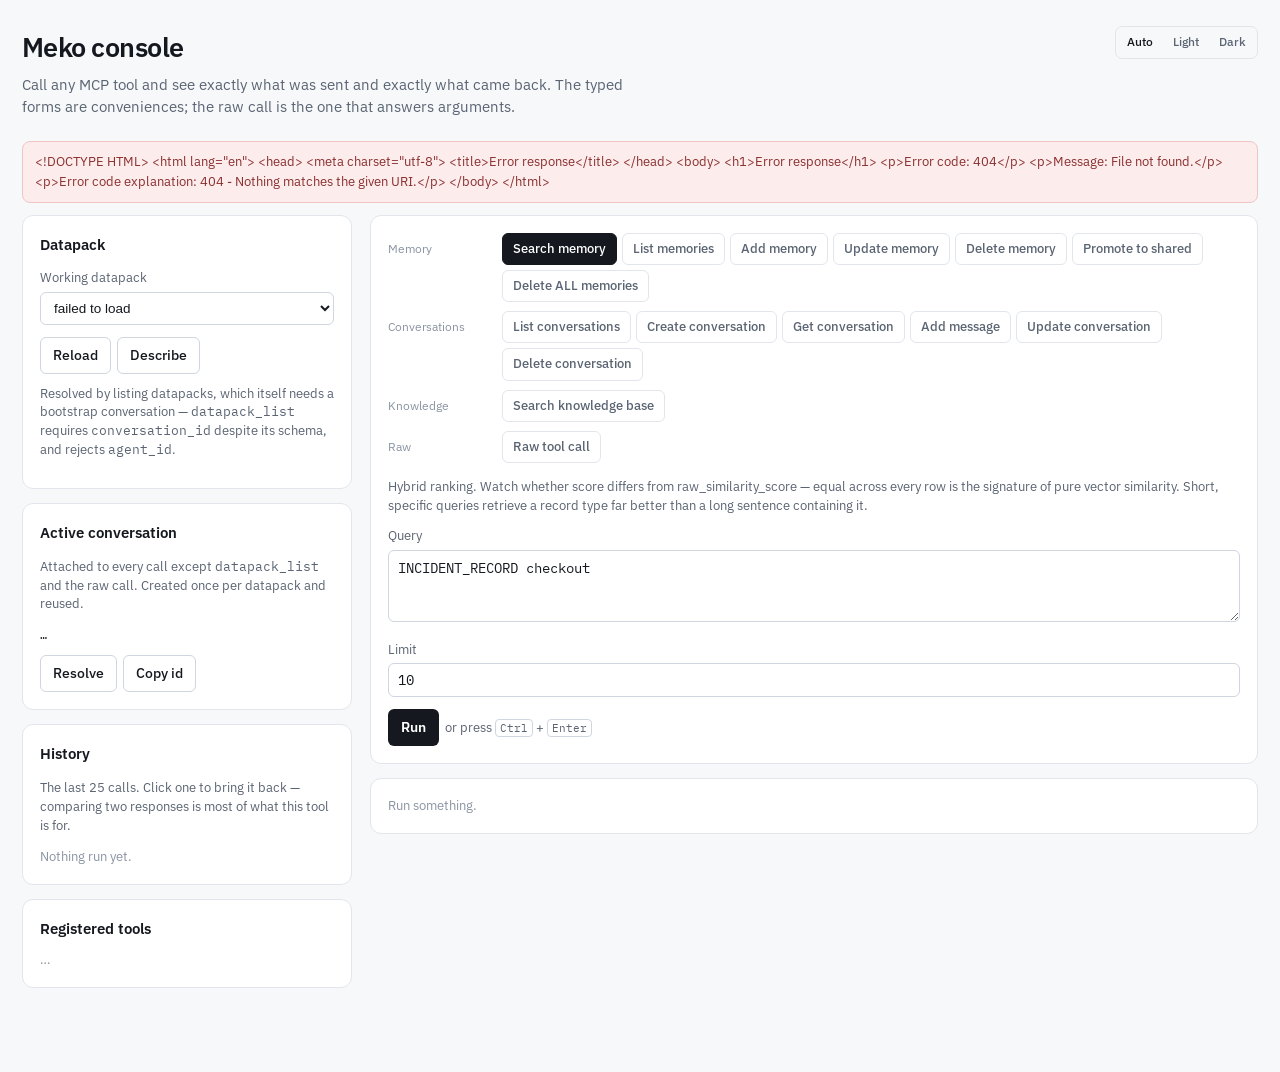
==== meko-console/src/main/resources/static/index.html @ f9a52dae "Initial commit" ====
<!doctype html>
<html lang="en">
<head>
<meta charset="utf-8">
<meta name="viewport" content="width=device-width,initial-scale=1">
<title>Meko console</title>
<link rel="preconnect" href="https://fonts.googleapis.com">
<link rel="preconnect" href="https://fonts.gstatic.com" crossorigin>
<link rel="stylesheet" href="https://fonts.googleapis.com/css2?family=IBM+Plex+Mono:wght@400;500;600&family=IBM+Plex+Sans:wght@400;500;600;700&display=swap">
<style>
  /* An instrument, not a product. Every screen shows what was sent and what came back,
     because the questions this tool exists to answer are all of that shape. */
  :root{
    --ground:#f7f8fa; --surface:#fff; --raised:#fff; --ink:#15191f; --muted:#5a6472;
    --faint:#8a94a2; --line:#e2e6ec; --line-strong:#cfd6df;
    --ok:#0e6e3f; --ok-bg:#e8f5ee; --ok-line:#b8dfc9;
    --bad:#8a2f2f; --bad-bg:#fdecec; --bad-line:#f0c4c4;
    --warn:#8a5100; --warn-bg:#fdf3e2; --warn-line:#ecd6ae;
    --focus:#2b6cb0;
    --sans:"IBM Plex Sans",ui-sans-serif,system-ui,-apple-system,sans-serif;
    --mono:"IBM Plex Mono",ui-monospace,SFMono-Regular,Menlo,monospace;
    color-scheme:light;
  }
  :root[data-theme="dark"]{
    --ground:#0f1318; --surface:#161b22; --raised:#1b212a; --ink:#e4e9f0; --muted:#8a96a6;
    --faint:#6b7787; --line:#262d36; --line-strong:#333c48;
    --ok:#4fc98a; --ok-bg:#11291f; --ok-line:#1f4a35;
    --bad:#e08585; --bad-bg:#2a1616; --bad-line:#4a2424;
    --warn:#e0a356; --warn-bg:#2a2014; --warn-line:#4a3a1f;
    --focus:#6ba3e0; color-scheme:dark;
  }
  @media (prefers-color-scheme:dark){:root:not([data-theme="light"]){
    --ground:#0f1318; --surface:#161b22; --raised:#1b212a; --ink:#e4e9f0; --muted:#8a96a6;
    --faint:#6b7787; --line:#262d36; --line-strong:#333c48;
    --ok:#4fc98a; --ok-bg:#11291f; --ok-line:#1f4a35;
    --bad:#e08585; --bad-bg:#2a1616; --bad-line:#4a2424;
    --warn:#e0a356; --warn-bg:#2a2014; --warn-line:#4a3a1f;
    --focus:#6ba3e0; color-scheme:dark;}}

  *{box-sizing:border-box}
  body{margin:0;background:var(--ground);color:var(--ink);font:15px/1.55 var(--sans);
       -webkit-font-smoothing:antialiased}
  .mono,pre,code,input,textarea,.fig{font-family:var(--mono);font-variant-numeric:tabular-nums}
  :focus-visible{outline:2px solid var(--focus);outline-offset:2px;border-radius:4px}

  .wrap{max-width:1280px;margin:0 auto;padding:26px 22px 70px}
  header{display:flex;justify-content:space-between;align-items:flex-start;gap:20px;margin-bottom:22px}
  h1{font-size:27px;margin:0 0 6px;letter-spacing:-.02em;font-weight:600}
  .lede{color:var(--muted);margin:0;max-width:70ch;font-size:14.5px}

  .grid{display:grid;grid-template-columns:330px 1fr;gap:18px;align-items:start}
  .card{background:var(--surface);border:1px solid var(--line);border-radius:11px;padding:17px;
        margin-bottom:14px}
  .card h2{margin:0 0 10px;font-size:15px;font-weight:600}
  label{display:block;font-size:12.5px;color:var(--muted);margin:12px 0 4px}
  input,textarea,select{width:100%;padding:7px 9px;border:1px solid var(--line-strong);
        border-radius:6px;font-size:13.5px;background:var(--raised);color:var(--ink)}
  textarea{min-height:72px;resize:vertical;line-height:1.5}
  button{border:1px solid transparent;border-radius:6px;padding:7px 12px;font:inherit;
         font-size:13.5px;font-weight:500;cursor:pointer;background:none;color:var(--ink)}
  .primary{background:var(--ink);color:var(--surface);font-weight:600}
  .secondary{background:var(--raised);border-color:var(--line-strong)}
  .secondary:hover{border-color:var(--muted)}
  .danger{background:var(--bad-bg);border-color:var(--bad-line);color:var(--bad)}
  .btnrow{display:flex;flex-wrap:wrap;gap:6px;margin-top:12px}

  /* Groups STACK; buttons wrap within their own column.
     .ops was left as a flex row from the flat-button layout, which made each group a flex item
     — so Knowledge and Raw shared a line, and a wrapped button fell back under the label
     instead of lining up with the row above it. A two-column grid per group fixes both: the
     label owns its column, the buttons own theirs and wrap inside it. */
  .ops{display:grid;gap:9px;margin-bottom:14px}
  .op{border:1px solid var(--line);border-radius:6px;padding:5px 10px;font-size:13px;
      color:var(--muted);background:var(--raised)}
  .op[aria-pressed="true"]{background:var(--ink);color:var(--surface);border-color:var(--ink);
      font-weight:500}

  table{width:100%;border-collapse:collapse;font-size:13px;margin-top:8px}
  th,td{text-align:left;padding:7px 9px;border-bottom:1px solid var(--line);vertical-align:top}
  th{color:var(--muted);font-weight:500;font-size:12px}
  td.num{text-align:right;font-family:var(--mono)}
  tr:last-child td{border-bottom:0}

  pre{font-family:var(--mono);font-size:11.5px;line-height:1.55;white-space:pre-wrap;
      word-break:break-word;background:var(--ground);border:1px solid var(--line);
      border-radius:8px;padding:11px;margin:0;max-height:560px;overflow:auto}
  .tag{display:inline-block;font-size:11.5px;font-weight:500;padding:2px 7px;border-radius:5px;
       background:var(--ground);color:var(--muted);border:1px solid var(--line)}
  .tag.ok{background:var(--ok-bg);color:var(--ok);border-color:var(--ok-line)}
  .tag.bad{background:var(--bad-bg);color:var(--bad);border-color:var(--bad-line)}
  .tag.warn{background:var(--warn-bg);color:var(--warn);border-color:var(--warn-line)}
  .note{font-size:12.5px;color:var(--muted);line-height:1.5}
  .empty{color:var(--faint);font-size:13px;margin:0}
  .banner{border-radius:8px;padding:10px 12px;font-size:13px;margin-bottom:12px;
          border:1px solid var(--line);background:var(--ground);color:var(--muted)}
  .banner.ok{background:var(--ok-bg);color:var(--ok);border-color:var(--ok-line)}
  .banner.bad{background:var(--bad-bg);color:var(--bad);border-color:var(--bad-line)}
  .themer{display:flex;gap:2px;border:1px solid var(--line);border-radius:7px;padding:2px;flex:none}
  .themer button{padding:3px 8px;font-size:12px;color:var(--muted);border-radius:5px}
  .themer button[aria-pressed="true"]{background:var(--ground);color:var(--ink);font-weight:500}
  /* Operations grouped by family. Fifteen flat buttons wrapping over two rows gave no clue
     which ones belonged together, and the list only grows. */
  .opgroup{display:grid;grid-template-columns:104px 1fr;gap:10px;align-items:start}
  .opgrouplabel{font-size:11.5px;color:var(--faint);padding-top:7px}
  .opbuttons{display:flex;flex-wrap:wrap;gap:5px;min-width:0}
  @media(max-width:700px){
    .opgroup{grid-template-columns:1fr;gap:4px}
    .opgrouplabel{padding-top:0}
  }

  .views{display:flex;align-items:center;gap:5px;margin:4px 0 8px}

  .histrow{display:flex;gap:8px;align-items:flex-start;width:100%;text-align:left;padding:7px 8px;
           border:1px solid transparent;border-radius:6px;background:none;font:inherit;
           font-size:13px;cursor:pointer}
  .histrow:hover{background:var(--ground);border-color:var(--line)}

  .mini{font-size:11px;padding:2px 7px;border:1px solid var(--line-strong);border-radius:5px;
        background:var(--raised);color:var(--muted)}
  .mini:hover{color:var(--ink);border-color:var(--muted)}

  /* Payloads are long and the interesting part is often at the end. Scroll in place rather
     than truncating at an arbitrary character count. */
  .payload{max-height:88px;overflow:auto;white-space:pre-wrap;word-break:break-word;
           font-size:12.5px;line-height:1.45}

  kbd{font-family:var(--mono);font-size:11px;border:1px solid var(--line-strong);border-radius:4px;
      padding:1px 4px;background:var(--raised)}

  .toast{position:fixed;left:50%;transform:translateX(-50%);bottom:22px;z-index:10;
         background:var(--ink);color:var(--surface);padding:8px 14px;border-radius:7px;
         font-size:13px;box-shadow:0 2px 12px rgba(0,0,0,.2)}

  pre{max-height:none}
  .split{display:grid;grid-template-columns:1fr 1fr;gap:12px}
  @media(max-width:980px){.grid,.split{grid-template-columns:1fr}}
</style>
</head>
<body>
<div id="toast" class="toast" style="display:none"></div>
<div class="wrap">
  <header>
    <div>
      <h1>Meko console</h1>
      <p class="lede">Call any MCP tool and see exactly what was sent and exactly what came back.
        The typed forms are conveniences; the raw call is the one that answers arguments.</p>
    </div>
    <div class="themer" role="group" aria-label="Theme">
      <button id="th-auto" aria-pressed="true" onclick="setTheme('auto')">Auto</button>
      <button id="th-light" aria-pressed="false" onclick="setTheme('light')">Light</button>
      <button id="th-dark" aria-pressed="false" onclick="setTheme('dark')">Dark</button>
    </div>
  </header>

  <div id="status" class="banner">Connecting&hellip;</div>

  <div class="grid">
    <aside>
      <div class="card">
        <h2>Datapack</h2>
        <label for="datapack">Working datapack</label>
        <select id="datapack"><option value="">Loading&hellip;</option></select>
        <div class="btnrow">
          <button class="secondary" onclick="loadDatapacks()">Reload</button>
          <button class="secondary" onclick="describe()">Describe</button>
        </div>
        <p class="note" style="margin-top:10px">Resolved by listing datapacks, which itself needs a
          bootstrap conversation &mdash; <code>datapack_list</code> requires
          <code>conversation_id</code> despite its schema, and rejects <code>agent_id</code>.</p>
      </div>

      <div class="card">
        <h2>Active conversation</h2>
        <p class="note">Attached to every call except <code>datapack_list</code> and the raw call.
          Created once per datapack and reused.</p>
        <div id="activeConv" class="mono" style="font-size:11.5px;margin-top:8px;word-break:break-all">
          &hellip;</div>
        <div class="btnrow">
          <button class="secondary" onclick="loadActiveConversation()">Resolve</button>
          <button class="secondary" onclick="copyActive()">Copy id</button>
        </div>
      </div>

      <div class="card">
        <h2>History</h2>
        <p class="note">The last 25 calls. Click one to bring it back &mdash; comparing two
          responses is most of what this tool is for.</p>
        <div id="history" style="margin-top:8px"><p class="empty">Nothing run yet.</p></div>
      </div>

      <div class="card">
        <h2>Registered tools</h2>
        <div id="tools"><p class="empty">&hellip;</p></div>
      </div>
    </aside>

    <main>
      <div class="card">
        <div class="ops" id="ops"></div>
        <div id="form"></div>
      </div>

      <div class="card">
        <div id="result"><p class="empty">Run something.</p></div>
      </div>
    </main>
  </div>
</div>

<script>
const $ = id => document.getElementById(id);
const esc = s => String(s ?? '').replace(/[&<>"']/g, m =>
  ({'&':'&amp;','<':'&lt;','>':'&gt;','"':'&quot;',"'":'&#39;'}[m]));

function setTheme(mode) {
  if (mode === 'auto') document.documentElement.removeAttribute('data-theme');
  else document.documentElement.setAttribute('data-theme', mode);
  ['auto','light','dark'].forEach(m => $('th-' + m).setAttribute('aria-pressed', String(m === mode)));
  try { localStorage.setItem('meko-console-theme', mode); } catch (e) {}
}
(function () {
  let saved = 'auto';
  try { saved = localStorage.getItem('meko-console-theme') || 'auto'; } catch (e) {}
  document.addEventListener('DOMContentLoaded', () => setTheme(saved));
})();

const dp = () => $('datapack').value;

const OPS = {
  'memory.search': {
    label: 'Search memory',
    note: 'Hybrid ranking. Watch whether score differs from raw_similarity_score — equal across '
        + 'every row is the signature of pure vector similarity. Short, specific queries retrieve '
        + 'a record type far better than a long sentence containing it.',
    fields: [{ id: 'q', label: 'Query', type: 'textarea', value: 'INCIDENT_RECORD checkout' },
             { id: 'limit', label: 'Limit', type: 'number', value: 10 }],
    run: v => post('/api/meko/memory/search', { datapackId: dp(), query: v.q, limit: +v.limit })
  },
  'memory.all': {
    label: 'List memories',
    note: 'Exact enumeration, not ranking — the right primitive for "does this row exist". '
        + 'Accepts no page parameter; the first page is all you get over MCP.',
    fields: [{ id: 'promoted', label: 'Collection', type: 'select',
               options: [['false','mem0 (private)'], ['true','promoted (shared)']] }],
    run: v => get(`/api/meko/memory/all?datapackId=${encodeURIComponent(dp())}&promoted=${v.promoted}`)
  },
  'memory.add': {
    label: 'Add memory',
    note: 'Stored verbatim — mem0 does not distil it. Writing as another agent is how cross-agent '
        + 'recall is exercised: memory_search is scoped by datapack, not by agent.',
    fields: [{ id: 'text', label: 'Text', type: 'textarea',
               value: 'INCIDENT_RECORD; id=INC-0001; service=checkout; signature=example' },
             { id: 'asAgent', label: 'Write as agent (blank = this console)', type: 'text', value: '' }],
    run: v => post('/api/meko/memory/add', { datapackId: dp(), text: v.text, asAgent: v.asAgent })
  },
  'memory.update': {
    label: 'Update memory',
    note: 'Overwrites the row in place. Use it to keep one record per identity instead of '
        + 'accumulating near-duplicates that crowd the retrieval window.',
    fields: [{ id: 'memoryId', label: 'Memory id', type: 'text', value: '' },
             { id: 'text', label: 'Replacement text', type: 'textarea', value: '' }],
    run: v => post('/api/meko/memory/update',
                   { datapackId: dp(), memoryId: v.memoryId, text: v.text })
  },
  'memory.delete': {
    label: 'Delete memory',
    note: 'Permanent.',
    danger: true,
    fields: [{ id: 'memoryId', label: 'Memory id', type: 'text', value: '' }],
    run: v => post('/api/meko/memory/delete', { datapackId: dp(), memoryId: v.memoryId })
  },
  'memory.promote': {
    label: 'Promote to shared',
    note: 'ONE WAY. Promotion moves rows out of this agent’s private store into the datapack '
        + 'knowledge base and evicts them from mem0. Requires owner or maintainer rights; a '
        + 'viewer key gets a 403.',
    danger: true,
    fields: [{ id: 'memoryIds', label: 'Memory ids (one per line)', type: 'textarea', value: '' }],
    run: v => post('/api/meko/memory/promote', {
      datapackId: dp(),
      memoryIds: v.memoryIds.split('\n').map(x => x.trim()).filter(Boolean)
    })
  },
  'memory.deleteAll': {
    label: 'Delete ALL memories',
    note: 'Wipes every memory in this datapack. No undo, and promoted rows are a separate '
        + 'collection so this does not touch them. You must retype the datapack id to confirm — '
        + 'a checkbox is too easy to click past for something with no recovery.',
    danger: true,
    fields: [{ id: 'confirm', label: 'Retype the datapack id to confirm', type: 'text', value: '' }],
    run: v => post('/api/meko/memory/delete-all',
                   { datapackId: dp(), confirmDatapackId: v.confirm })
  },
  'conversation.list': {
    label: 'List conversations',
    note: 'Most recently updated first. The only tool here where conversation_id is genuinely '
        + 'optional — omitted, the call gets its own ephemeral trace instead of being attributed '
        + 'to an unrelated conversation.',
    fields: [{ id: 'limit', label: 'Limit', type: 'number', value: 20 },
             { id: 'offset', label: 'Offset', type: 'number', value: 0 }],
    run: v => get(`/api/meko/conversations?datapackId=${encodeURIComponent(dp())}`
                  + `&limit=${+v.limit}&offset=${+v.offset}`)
  },
  'conversation.create': {
    label: 'Create conversation',
    note: 'session_id is a dedup key and is honoured — the same seed reconnects the same '
        + 'conversation rather than creating a duplicate. Non-hex seeds are normalised, so the '
        + 'id you get back may differ from the one you sent.',
    fields: [{ id: 'title', label: 'Title', type: 'text', value: 'Console conversation' },
             { id: 'sessionId', label: 'Session id (blank = new each time)', type: 'text', value: '' }],
    run: v => post('/api/meko/conversation/create',
                   { datapackId: dp(), title: v.title, sessionId: v.sessionId })
  },
  'conversation.get': {
    label: 'Get conversation',
    note: 'agent_id is an OWNERSHIP FILTER here, unlike on memory_search where it only attributes '
        + 'the trace. A conversation created by a different agent returns "not found", which '
        + 'looks exactly like it never existed. This console acts as the agent shown in the '
        + 'banner above.',
    fields: [{ id: 'conversationId', label: 'Conversation id', type: 'text', value: '' },
             { id: 'includeMessages', label: 'Messages', type: 'select',
               options: [['true','include full history'], ['false','metadata only']] },
             { id: 'limit', label: 'Message limit', type: 'number', value: 50 }],
    run: v => get(`/api/meko/conversation?datapackId=${encodeURIComponent(dp())}`
                  + `&conversationId=${encodeURIComponent(v.conversationId)}`
                  + `&includeMessages=${v.includeMessages}&limit=${+v.limit}`)
  },
  'conversation.message': {
    label: 'Add message',
    note: 'One turn: the user input and the assistant output. Note the argument shapes differ — '
        + 'plan is a real array (one action per line below) while metadata is a JSON string. '
        + 'A seed makes the message id deterministic, so a hook and this console writing the '
        + 'same turn deduplicate instead of doubling it.',
    fields: [{ id: 'conversationId', label: 'Conversation id', type: 'text', value: '' },
             { id: 'input', label: 'User input', type: 'textarea', value: '' },
             { id: 'output', label: 'Assistant output', type: 'textarea', value: '' },
             { id: 'reasoning', label: 'Reasoning (optional, 1–3 sentences)', type: 'textarea', value: '' },
             { id: 'plan', label: 'Plan (optional, one action per line)', type: 'textarea', value: '' },
             { id: 'seed', label: 'Seed (optional, for deterministic id)', type: 'text', value: '' }],
    run: v => post('/api/meko/conversation/message', {
      datapackId: dp(), conversationId: v.conversationId, input: v.input, output: v.output,
      reasoning: v.reasoning, plan: v.plan, seed: v.seed
    })
  },
  'conversation.update': {
    label: 'Update conversation',
    note: 'Omitted fields are kept; a field you pass replaces what was there. Ownership-filtered '
        + 'by agent_id, so this only updates conversations this console created.',
    fields: [{ id: 'conversationId', label: 'Conversation id', type: 'text', value: '' },
             { id: 'title', label: 'New title (blank = keep)', type: 'text', value: '' },
             { id: 'metadata', label: 'New metadata, JSON string (blank = keep)', type: 'textarea', value: '' }],
    run: v => post('/api/meko/conversation/update', {
      datapackId: dp(), conversationId: v.conversationId, title: v.title, metadata: v.metadata
    })
  },
  'conversation.delete': {
    label: 'Delete conversation',
    note: 'Hard delete of the conversation and every trace under it. No undo. Retype the id to '
        + 'confirm — this is the second call on the surface with no recovery.',
    danger: true,
    fields: [{ id: 'conversationId', label: 'Conversation id', type: 'text', value: '' },
             { id: 'confirm', label: 'Retype the conversation id to confirm', type: 'text', value: '' }],
    run: v => post('/api/meko/conversation/delete', {
      datapackId: dp(), conversationId: v.conversationId, confirmConversationId: v.confirm
    })
  },
  'knowledge.search': {
    label: 'Search knowledge base',
    note: 'Uploaded documents AND promoted memories, chunked. Returns match_type, rank and '
        + 'rerank_score — genuinely hybrid, and it says so.',
    fields: [{ id: 'q', label: 'Query', type: 'textarea',
               value: 'checkout payment provider timeout rollback' },
             { id: 'limit', label: 'Limit', type: 'number', value: 5 }],
    run: v => post('/api/meko/knowledge/search', { datapackId: dp(), query: v.q, limit: +v.limit })
  },
  'raw': {
    label: 'Raw tool call',
    note: 'Arguments are sent verbatim — nothing is added, not even conversation_id. This is how '
        + 'you find out what a tool actually accepts, which the schemas have been wrong about '
        + 'more than once. An unknown argument is rejected, never ignored.',
    fields: [{ id: 'tool', label: 'Tool', type: 'text', value: 'datapack_list' },
             { id: 'args', label: 'Arguments (JSON)', type: 'textarea', value: '{\n  "conversation_id": ""\n}' }],
    run: v => {
      let args;
      try { args = JSON.parse(v.args || '{}'); }
      catch (e) { return Promise.reject(new Error('Arguments are not valid JSON: ' + e.message)); }
      return post('/api/meko/raw', { tool: v.tool, arguments: args });
    }
  }
};

/* Groups are derived from the key prefix, so adding an operation needs no bookkeeping. */
const GROUPS = [
  ['Memory', k => k.startsWith('memory.')],
  ['Conversations', k => k.startsWith('conversation.')],
  ['Knowledge', k => k.startsWith('knowledge.')],
  ['Raw', k => k === 'raw']
];

let CURRENT = 'memory.search';
/* Field values survive switching operations. Retyping a datapack id or a long query every time
   you flip between list and delete is the kind of friction that stops you checking things. */
const FORM_STATE = {};
/* Last 25 calls. Comparing two responses is the whole activity here — score against raw,
   query A against query B, before a change against after — and without history that means
   screenshots. */
const HISTORY = [];
let VIEW = 'rows';

function renderOps() {
  $('ops').innerHTML = GROUPS.map(([name, match]) => {
    const keys = Object.keys(OPS).filter(match);
    if (!keys.length) return '';
    return `<div class="opgroup">
      <span class="opgrouplabel">${esc(name)}</span>
      <div class="opbuttons">
        ${keys.map(k => `<button class="op" aria-pressed="${k === CURRENT}"
          onclick="selectOp('${k}')">${esc(OPS[k].label)}</button>`).join('')}
      </div>
    </div>`;
  }).join('');
}

function selectOp(key) {
  CURRENT = key;
  renderOps();
  const op = OPS[key];
  const saved = FORM_STATE[key] || {};
  $('form').innerHTML = `
    <p class="note" style="margin:0 0 4px">${esc(op.note)}</p>
    ${op.fields.map(f => field(f, saved[f.id])).join('')}
    <div class="btnrow">
      <button class="${op.danger ? 'danger' : 'primary'}" onclick="runOp()">
        ${op.danger ? 'Run (destructive)' : 'Run'}</button>
      <span class="note" style="align-self:center">or press
        <kbd>${navigator.platform.indexOf('Mac') === 0 ? '⌘' : 'Ctrl'}</kbd> +
        <kbd>Enter</kbd></span>
    </div>`;
  op.fields.forEach(f => {
    const el = $('f-' + f.id);
    if (el) el.addEventListener('input', () => {
      FORM_STATE[key] = FORM_STATE[key] || {};
      FORM_STATE[key][f.id] = el.value;
    });
  });
}

function field(f, saved) {
  const id = 'f-' + f.id;
  const value = saved !== undefined ? saved : (f.value ?? '');
  if (f.type === 'textarea')
    return `<label for="${id}">${esc(f.label)}</label>
            <textarea id="${id}">${esc(value)}</textarea>`;
  if (f.type === 'select')
    return `<label for="${id}">${esc(f.label)}</label><select id="${id}">${
      f.options.map(([v, l]) =>
        `<option value="${esc(v)}"${String(v) === String(value) ? ' selected' : ''}>${esc(l)}</option>`
      ).join('')}</select>`;
  return `<label for="${id}">${esc(f.label)}</label>
          <input id="${id}" type="${f.type}" value="${esc(value)}">`;
}

async function runOp() {
  const op = OPS[CURRENT];
  if (op.danger && !confirm(op.label + ' is destructive or irreversible. Continue?')) return;
  const values = {};
  op.fields.forEach(f => values[f.id] = $('f-' + f.id).value);
  $('result').innerHTML = '<p class="empty">Running&hellip;</p>';
  try {
    const call = await op.run(values);
    remember(CURRENT, call);
    render(call);
  } catch (e) {
    $('result').innerHTML = `<div class="banner bad">${esc(e.message)}</div>`;
  }
}

function remember(opKey, call) {
  HISTORY.unshift({ at: new Date(), opKey, label: OPS[opKey].label, call });
  HISTORY.splice(25);
  renderHistory();
}

function renderHistory() {
  if (!HISTORY.length) {
    $('history').innerHTML = '<p class="empty">Nothing run yet.</p>';
    return;
  }
  $('history').innerHTML = HISTORY.map((h, i) => {
    const rows = (h.call.rows || []).length;
    return `<button class="histrow" onclick="replay(${i})">
      <span class="tag ${h.call.ok ? 'ok' : 'bad'}" style="flex:none">${h.call.ok ? 'ok' : 'err'}</span>
      <span style="flex:1;min-width:0">
        <span style="display:block">${esc(h.label)}</span>
        <span class="note" style="font-size:11px">${h.at.toLocaleTimeString()} &middot;
          ${rows} row(s) &middot; ${h.call.millis}ms</span>
      </span></button>`;
  }).join('');
}

function replay(i) {
  render(HISTORY[i].call, true);
}

/* Fill the id field of whichever operation is selected, so list -> act is one click.
   Reading an id off a table and retyping it into the next form was the main friction. */
function useId(id) {
  navigator.clipboard?.writeText(id);
  const op = OPS[CURRENT];
  const target = op.fields.find(f => /Id$/i.test(f.id) || f.id === 'confirm');
  if (target) {
    const el = $('f-' + target.id);
    if (el) {
      el.value = id;
      FORM_STATE[CURRENT] = FORM_STATE[CURRENT] || {};
      FORM_STATE[CURRENT][target.id] = id;
      el.focus();
      return;
    }
  }
  setBanner('Copied ' + id + ' to the clipboard.');
}

function setBanner(text) {
  const el = $('toast');
  el.textContent = text;
  el.style.display = '';
  clearTimeout(setBanner.t);
  setBanner.t = setTimeout(() => el.style.display = 'none', 2600);
}

const ranked = r => typeof r.score === 'number' && r.score >= 0;
const hasRaw = r => typeof r.rawScore === 'number' && r.rawScore >= 0;
const hybridOn = r => ranked(r) && hasRaw(r) && r.score !== r.rawScore;

/** Rows come back ordered by score. Say so when they do not — sorting by a different field is
 *  invisible otherwise, and it changes which rows fit inside a limit. */
function orderingNote(rows) {
  const scored = rows.filter(ranked);
  if (!scored.length) return '';
  const byScore = scored.every((r, i) => i === 0 || scored[i - 1].score >= r.score);
  const rawScored = rows.filter(hasRaw);
  const byRaw = rawScored.every((r, i) => i === 0 || rawScored[i - 1].rawScore >= r.rawScore);
  if (byScore && !byRaw)
    return '<span class="tag ok">ordered by score, not by raw similarity</span>';
  if (byScore) return '<span class="tag">ordered by score</span>';
  return '<span class="tag bad">NOT ordered by score &mdash; ranking behaviour has changed</span>';
}

let LAST = null;

function setView(v) {
  VIEW = v;
  if (LAST) render(LAST, true);
}

function render(call, quiet) {
  LAST = call;
  const rows = call.rows || [];
  const hybrid = rows.some(hybridOn);

  const body = VIEW === 'rows'
    ? (rows.length ? rowsTable(rows) : '<p class="empty">No rows in this response. The raw view '
        + 'shows what actually came back &mdash; an empty parse and an empty result look the same '
        + 'from here.</p>')
    : VIEW === 'text'
      ? `<pre>${esc(call.text || '(none)')}</pre>`
      : `<pre>${esc(call.raw || '(none)')}</pre>`;

  $('result').innerHTML = `
    <div class="banner ${call.ok ? 'ok' : 'bad'}">
      ${call.ok ? 'OK' : 'Failed'} &middot; <span class="mono">${esc(call.resolvedTool || call.tool)}</span>
      &middot; ${call.millis}ms &middot; ${rows.length} row(s)
      ${quiet ? ' &middot; <span class="note">from history</span>' : ''}
      ${call.error ? `<div style="margin-top:6px">${esc(call.error)}</div>` : ''}
    </div>

    <details style="margin:12px 0">
      <summary class="note" style="cursor:pointer">Arguments sent</summary>
      <pre style="margin-top:6px">${esc(JSON.stringify(call.arguments, null, 2))}</pre>
    </details>

    <div class="views">
      <button class="op" aria-pressed="${VIEW === 'rows'}" onclick="setView('rows')">Rows</button>
      <button class="op" aria-pressed="${VIEW === 'text'}" onclick="setView('text')">Text leaves</button>
      <button class="op" aria-pressed="${VIEW === 'raw'}" onclick="setView('raw')">Raw</button>
      <span style="flex:1"></span>
      ${VIEW === 'rows' && rows.length ? (hybrid
        ? '<span class="tag ok">hybrid ranking engaged</span>'
        : rows.some(ranked) ? '<span class="tag warn">score == raw on every row</span>' : '') : ''}
      ${VIEW === 'rows' ? orderingNote(rows) : ''}
    </div>
    ${body}`;
}

function rowsTable(rows) {
  return `<table>
    <tr><th style="width:1%"></th><th>Id</th><th>Payload</th><th>Written by</th>
        <th class="num">score</th><th class="num">raw</th></tr>
    ${rows.map(r => `<tr>
      <td>${r.id ? `<button class="mini" title="Use this id in the current form"
            onclick="useId('${esc(r.id)}')">use</button>` : ''}</td>
      <td class="mono" style="font-size:11px;width:210px">${esc(r.id || '')}</td>
      <td><div class="payload">${esc(r.text || '')}</div></td>
      <td style="font-size:12px">${esc(r.writtenBy || '')}</td>
      <td class="num"${hybridOn(r) ? ' style="font-weight:600"' : ''}>${
        ranked(r) ? r.score.toFixed(4) : '&mdash;'}</td>
      <td class="num" style="color:var(--muted)">${
        hasRaw(r) ? r.rawScore.toFixed(4) : '&mdash;'}</td>
    </tr>`).join('')}
  </table>`;
}

async function get(url) {
  const res = await fetch(url);
  if (!res.ok) throw new Error(await res.text());
  return res.json();
}
async function post(url, body) {
  const res = await fetch(url, {
    method: 'POST', headers: { 'Content-Type': 'application/json' }, body: JSON.stringify(body)
  });
  if (!res.ok) throw new Error(await res.text());
  return res.json();
}

async function loadStatus() {
  try {
    const s = await get('/api/meko/status');
    $('status').className = 'banner ' + (s.connected ? 'ok' : 'bad');
    $('status').innerHTML = s.connected
      ? `Connected. ${s.toolCount} tools registered, acting as
         <span class="mono">${esc(s.agentId)}</span> &mdash; which on conversation_get, _update and
         _delete is an <strong>ownership filter</strong>, not just trace attribution.`
      : 'Not connected. Check MEKO_APIKEY and the MCP url &mdash; no tools are registered.';
    $('tools').innerHTML = s.tools.length
      ? s.tools.map(t => `<div class="mono" style="font-size:11.5px;padding:2px 0">${esc(t)}</div>`).join('')
      : '<p class="empty">None.</p>';
  } catch (e) {
    $('status').className = 'banner bad';
    $('status').textContent = e.message;
  }
}

async function loadDatapacks() {
  try {
    const call = await get('/api/meko/datapacks');
    const rows = call.rows || [];
    $('datapack').innerHTML = rows.length
      ? rows.map(r => `<option value="${esc(r.id)}">${esc(r.text || r.id)}</option>`).join('')
      : '<option value="">none found</option>';
  } catch (e) {
    $('datapack').innerHTML = '<option value="">failed to load</option>';
  }
}

async function loadActiveConversation() {
  if (!dp()) return;
  try {
    const x = await get('/api/meko/conversation/active?datapackId=' + encodeURIComponent(dp()));
    $('activeConv').textContent = x.conversationId;
    $('activeConv').dataset.id = x.conversationId;
  } catch (e) {
    $('activeConv').textContent = 'could not resolve: ' + e.message;
  }
}

function copyActive() {
  const id = $('activeConv').dataset.id;
  if (id) { navigator.clipboard?.writeText(id); setBanner('Copied ' + id); }
}

async function describe() {
  if (!dp()) return;
  const call = await get('/api/meko/datapack?datapackId=' + encodeURIComponent(dp()));
  remember(CURRENT, call);
  render(call);
}

document.addEventListener('keydown', e => {
  if ((e.metaKey || e.ctrlKey) && e.key === 'Enter') { e.preventDefault(); runOp(); }
});

window.addEventListener('DOMContentLoaded', async () => {
  renderOps();
  selectOp(CURRENT);
  renderHistory();
  await Promise.all([loadStatus(), loadDatapacks()]);
  await loadActiveConversation();
  $('datapack').addEventListener('change', loadActiveConversation);
});
</script>
</body>
</html>
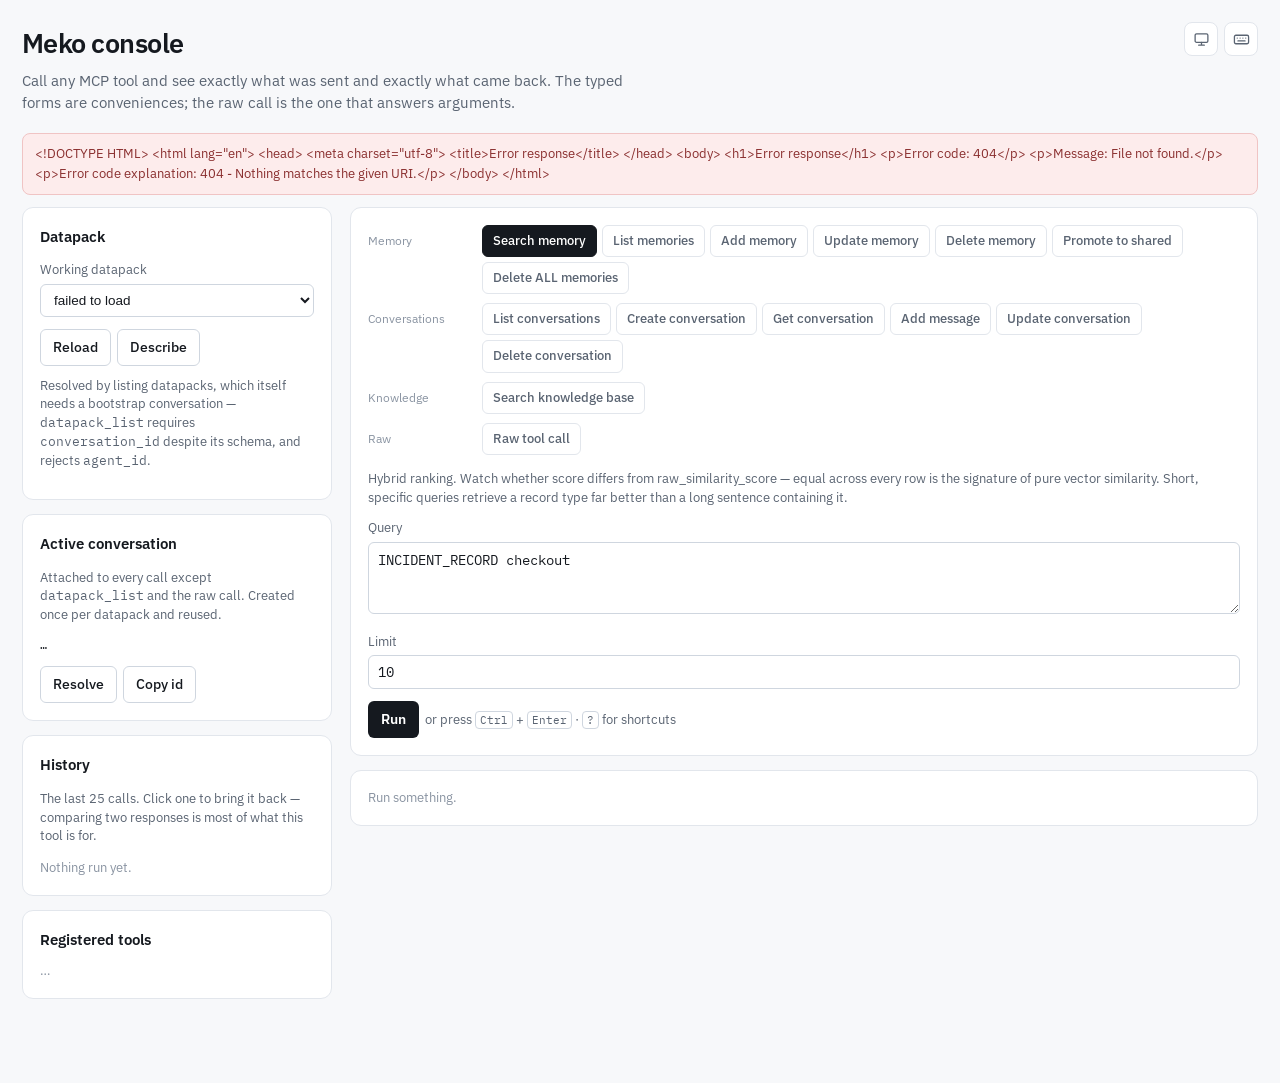
==== commit d75f6c9e: "[update] console mcp calls" ====
--- a/meko-console/src/main/resources/static/index.html
+++ b/meko-console/src/main/resources/static/index.html
@@ -43,12 +43,26 @@
   .mono,pre,code,input,textarea,.fig{font-family:var(--mono);font-variant-numeric:tabular-nums}
   :focus-visible{outline:2px solid var(--focus);outline-offset:2px;border-radius:4px}
 
-  .wrap{max-width:1280px;margin:0 auto;padding:26px 22px 70px}
-  header{display:flex;justify-content:space-between;align-items:flex-start;gap:20px;margin-bottom:22px}
+  /* Wide screens get a third column: form and result side by side, so changing an argument and
+     reading what came back never needs a scroll. The sidebar and form stay pinned. */
+  .wrap{max-width:2200px;margin:0 auto;padding:22px 22px 70px}
+  header{display:flex;justify-content:space-between;align-items:flex-start;gap:20px;margin-bottom:18px}
   h1{font-size:27px;margin:0 0 6px;letter-spacing:-.02em;font-weight:600}
   .lede{color:var(--muted);margin:0;max-width:70ch;font-size:14.5px}
 
-  .grid{display:grid;grid-template-columns:330px 1fr;gap:18px;align-items:start}
+  .grid{display:grid;grid-template-columns:310px minmax(0,1fr);gap:18px;align-items:start}
+  main{min-width:0}
+  @media(min-width:981px){
+    aside{position:sticky;top:16px;max-height:calc(100vh - 32px);overflow:auto;
+          scrollbar-width:thin}
+  }
+  @media(min-width:1500px){
+    main{display:grid;grid-template-columns:minmax(380px,460px) minmax(0,1fr);gap:18px;
+         align-items:start}
+    main > .card:first-child{position:sticky;top:16px;max-height:calc(100vh - 32px);overflow:auto}
+    main .opgroup{grid-template-columns:1fr;gap:4px}
+    main .opgrouplabel{padding-top:0}
+  }
   .card{background:var(--surface);border:1px solid var(--line);border-radius:11px;padding:17px;
         margin-bottom:14px}
   .card h2{margin:0 0 10px;font-size:15px;font-weight:600}
@@ -95,9 +109,20 @@
           border:1px solid var(--line);background:var(--ground);color:var(--muted)}
   .banner.ok{background:var(--ok-bg);color:var(--ok);border-color:var(--ok-line)}
   .banner.bad{background:var(--bad-bg);color:var(--bad);border-color:var(--bad-line)}
-  .themer{display:flex;gap:2px;border:1px solid var(--line);border-radius:7px;padding:2px;flex:none}
-  .themer button{padding:3px 8px;font-size:12px;color:var(--muted);border-radius:5px}
-  .themer button[aria-pressed="true"]{background:var(--ground);color:var(--ink);font-weight:500}
+  .tools{display:flex;gap:6px;flex:none}
+  .icon{display:inline-grid;place-items:center;width:34px;height:34px;padding:0;
+        border:1px solid var(--line);border-radius:8px;background:var(--surface);color:var(--muted)}
+  .icon:hover{color:var(--ink);border-color:var(--line-strong)}
+  .icon svg{width:17px;height:17px}
+
+  dialog{border:1px solid var(--line);border-radius:11px;background:var(--surface);color:var(--ink);
+         padding:18px 20px;width:min(440px,calc(100vw - 32px));box-shadow:0 10px 40px rgba(0,0,0,.25)}
+  dialog::backdrop{background:rgba(10,14,20,.45)}
+  dialog h2{margin:0 0 10px;font-size:15px;font-weight:600}
+  .keys{width:100%;border-collapse:collapse;font-size:13px}
+  .keys td{padding:6px 0;border-bottom:1px solid var(--line)}
+  .keys td:last-child{text-align:right;white-space:nowrap}
+  .keys tr:last-child td{border-bottom:0}
   /* Operations grouped by family. Fifteen flat buttons wrapping over two rows gave no clue
      which ones belonged together, and the list only grows. */
   .opgroup{display:grid;grid-template-columns:104px 1fr;gap:10px;align-items:start}
@@ -145,12 +170,23 @@
       <p class="lede">Call any MCP tool and see exactly what was sent and exactly what came back.
         The typed forms are conveniences; the raw call is the one that answers arguments.</p>
     </div>
-    <div class="themer" role="group" aria-label="Theme">
-      <button id="th-auto" aria-pressed="true" onclick="setTheme('auto')">Auto</button>
-      <button id="th-light" aria-pressed="false" onclick="setTheme('light')">Light</button>
-      <button id="th-dark" aria-pressed="false" onclick="setTheme('dark')">Dark</button>
+    <div class="tools">
+      <button id="themeBtn" class="icon" onclick="cycleTheme()"></button>
+      <button class="icon" onclick="showKeys()" title="Keyboard shortcuts (?)"
+              aria-label="Keyboard shortcuts">
+        <svg viewBox="0 0 24 24" fill="none" stroke="currentColor" stroke-width="1.8"
+             stroke-linecap="round" stroke-linejoin="round"><rect x="2" y="6" width="20" height="12" rx="2"/>
+          <path d="M6 10h.01M10 10h.01M14 10h.01M18 10h.01M7 14h10"/></svg>
+      </button>
     </div>
   </header>
+
+  <dialog id="keys" onclick="if (event.target === this) this.close()">
+    <h2>Keyboard shortcuts</h2>
+    <table class="keys" id="keyTable"></table>
+    <p class="note" style="margin:12px 0 0">Single keys work when no field has focus &mdash;
+      press <kbd>Esc</kbd> to leave one.</p>
+  </dialog>
 
   <div id="status" class="banner">Connecting&hellip;</div>
 
@@ -212,11 +248,31 @@
 const esc = s => String(s ?? '').replace(/[&<>"']/g, m =>
   ({'&':'&amp;','<':'&lt;','>':'&gt;','"':'&quot;',"'":'&#39;'}[m]));
 
+const ICON = {
+  auto: '<rect x="3" y="4" width="18" height="12" rx="2"/><path d="M8 20h8M12 16v4"/>',
+  light: '<circle cx="12" cy="12" r="4"/><path d="M12 2v2M12 20v2M4.9 4.9l1.4 1.4M17.7 17.7l1.4 1.4'
+       + 'M2 12h2M20 12h2M4.9 19.1l1.4-1.4M17.7 6.3l1.4-1.4"/>',
+  dark: '<path d="M21 12.8A9 9 0 1 1 11.2 3a7 7 0 0 0 9.8 9.8z"/>'
+};
+const THEMES = ['auto', 'light', 'dark'];
+let THEME = 'auto';
+
+/* One icon that shows the current mode and cycles on click. Three labelled buttons cost header
+   width that the panels below can use. */
 function setTheme(mode) {
+  THEME = mode;
   if (mode === 'auto') document.documentElement.removeAttribute('data-theme');
   else document.documentElement.setAttribute('data-theme', mode);
-  ['auto','light','dark'].forEach(m => $('th-' + m).setAttribute('aria-pressed', String(m === mode)));
+  const next = THEMES[(THEMES.indexOf(mode) + 1) % THEMES.length];
+  const btn = $('themeBtn');
+  btn.innerHTML = `<svg viewBox="0 0 24 24" fill="none" stroke="currentColor" stroke-width="1.8"
+    stroke-linecap="round" stroke-linejoin="round">${ICON[mode]}</svg>`;
+  btn.title = `Theme: ${mode} — click for ${next} (T)`;
+  btn.setAttribute('aria-label', `Theme: ${mode}. Switch to ${next}`);
   try { localStorage.setItem('meko-console-theme', mode); } catch (e) {}
+}
+function cycleTheme() {
+  setTheme(THEMES[(THEMES.indexOf(THEME) + 1) % THEMES.length]);
 }
 (function () {
   let saved = 'auto';
@@ -225,6 +281,11 @@
 })();
 
 const dp = () => $('datapack').value;
+
+/* agent_id FILTERS on these tools, so a row written by another agent is unreachable unless
+   the console acts as that agent. Blank keeps the console's own id. */
+const AS_AGENT = { id: 'asAgent', label: 'Act as agent (blank = this console)', type: 'text',
+                   value: '' };
 
 const OPS = {
   'memory.search': {
@@ -258,16 +319,18 @@
     note: 'Overwrites the row in place. Use it to keep one record per identity instead of '
         + 'accumulating near-duplicates that crowd the retrieval window.',
     fields: [{ id: 'memoryId', label: 'Memory id', type: 'text', value: '' },
-             { id: 'text', label: 'Replacement text', type: 'textarea', value: '' }],
+             { id: 'text', label: 'Replacement text', type: 'textarea', value: '' }, AS_AGENT],
     run: v => post('/api/meko/memory/update',
-                   { datapackId: dp(), memoryId: v.memoryId, text: v.text })
+                   { datapackId: dp(), memoryId: v.memoryId, text: v.text, asAgent: v.asAgent })
   },
   'memory.delete': {
     label: 'Delete memory',
-    note: 'Permanent.',
+    note: 'Permanent. agent_id must match the agent that wrote the memory — the "Written by" '
+        + 'column in a search or listing.',
     danger: true,
-    fields: [{ id: 'memoryId', label: 'Memory id', type: 'text', value: '' }],
-    run: v => post('/api/meko/memory/delete', { datapackId: dp(), memoryId: v.memoryId })
+    fields: [{ id: 'memoryId', label: 'Memory id', type: 'text', value: '' }, AS_AGENT],
+    run: v => post('/api/meko/memory/delete',
+                   { datapackId: dp(), memoryId: v.memoryId, asAgent: v.asAgent })
   },
   'memory.promote': {
     label: 'Promote to shared',
@@ -275,21 +338,24 @@
         + 'knowledge base and evicts them from mem0. Requires owner or maintainer rights; a '
         + 'viewer key gets a 403.',
     danger: true,
-    fields: [{ id: 'memoryIds', label: 'Memory ids (one per line)', type: 'textarea', value: '' }],
+    fields: [{ id: 'memoryIds', label: 'Memory ids (one per line)', type: 'textarea', value: '' },
+             AS_AGENT],
     run: v => post('/api/meko/memory/promote', {
-      datapackId: dp(),
+      datapackId: dp(), asAgent: v.asAgent,
       memoryIds: v.memoryIds.split('\n').map(x => x.trim()).filter(Boolean)
     })
   },
   'memory.deleteAll': {
     label: 'Delete ALL memories',
-    note: 'Wipes every memory in this datapack. No undo, and promoted rows are a separate '
+    note: 'Wipes every memory ONE AGENT wrote in this datapack — the agent below, or this console '
+        + 'if blank. Other agents’ memories survive. No undo, and promoted rows are a separate '
         + 'collection so this does not touch them. You must retype the datapack id to confirm — '
         + 'a checkbox is too easy to click past for something with no recovery.',
     danger: true,
-    fields: [{ id: 'confirm', label: 'Retype the datapack id to confirm', type: 'text', value: '' }],
+    fields: [{ id: 'confirm', label: 'Retype the datapack id to confirm', type: 'text', value: '' },
+             AS_AGENT],
     run: v => post('/api/meko/memory/delete-all',
-                   { datapackId: dp(), confirmDatapackId: v.confirm })
+                   { datapackId: dp(), confirmDatapackId: v.confirm, asAgent: v.asAgent })
   },
   'conversation.list': {
     label: 'List conversations',
@@ -307,23 +373,25 @@
         + 'conversation rather than creating a duplicate. Non-hex seeds are normalised, so the '
         + 'id you get back may differ from the one you sent.',
     fields: [{ id: 'title', label: 'Title', type: 'text', value: 'Console conversation' },
-             { id: 'sessionId', label: 'Session id (blank = new each time)', type: 'text', value: '' }],
+             { id: 'sessionId', label: 'Session id (blank = new each time)', type: 'text', value: '' },
+             AS_AGENT],
     run: v => post('/api/meko/conversation/create',
-                   { datapackId: dp(), title: v.title, sessionId: v.sessionId })
+                   { datapackId: dp(), title: v.title, sessionId: v.sessionId, asAgent: v.asAgent })
   },
   'conversation.get': {
     label: 'Get conversation',
     note: 'agent_id is an OWNERSHIP FILTER here, unlike on memory_search where it only attributes '
         + 'the trace. A conversation created by a different agent returns "not found", which '
-        + 'looks exactly like it never existed. This console acts as the agent shown in the '
-        + 'banner above.',
+        + 'looks exactly like it never existed. Set the agent below to the one that created it '
+        + '(blank = the agent shown in the banner above).',
     fields: [{ id: 'conversationId', label: 'Conversation id', type: 'text', value: '' },
              { id: 'includeMessages', label: 'Messages', type: 'select',
                options: [['true','include full history'], ['false','metadata only']] },
-             { id: 'limit', label: 'Message limit', type: 'number', value: 50 }],
+             { id: 'limit', label: 'Message limit', type: 'number', value: 50 }, AS_AGENT],
     run: v => get(`/api/meko/conversation?datapackId=${encodeURIComponent(dp())}`
                   + `&conversationId=${encodeURIComponent(v.conversationId)}`
-                  + `&includeMessages=${v.includeMessages}&limit=${+v.limit}`)
+                  + `&includeMessages=${v.includeMessages}&limit=${+v.limit}`
+                  + `&asAgent=${encodeURIComponent(v.asAgent)}`)
   },
   'conversation.message': {
     label: 'Add message',
@@ -336,21 +404,24 @@
              { id: 'output', label: 'Assistant output', type: 'textarea', value: '' },
              { id: 'reasoning', label: 'Reasoning (optional, 1–3 sentences)', type: 'textarea', value: '' },
              { id: 'plan', label: 'Plan (optional, one action per line)', type: 'textarea', value: '' },
-             { id: 'seed', label: 'Seed (optional, for deterministic id)', type: 'text', value: '' }],
+             { id: 'seed', label: 'Seed (optional, for deterministic id)', type: 'text', value: '' },
+             AS_AGENT],
     run: v => post('/api/meko/conversation/message', {
       datapackId: dp(), conversationId: v.conversationId, input: v.input, output: v.output,
-      reasoning: v.reasoning, plan: v.plan, seed: v.seed
+      reasoning: v.reasoning, plan: v.plan, seed: v.seed, asAgent: v.asAgent
     })
   },
   'conversation.update': {
     label: 'Update conversation',
     note: 'Omitted fields are kept; a field you pass replaces what was there. Ownership-filtered '
-        + 'by agent_id, so this only updates conversations this console created.',
+        + 'by agent_id: act as the agent that created the conversation.',
     fields: [{ id: 'conversationId', label: 'Conversation id', type: 'text', value: '' },
              { id: 'title', label: 'New title (blank = keep)', type: 'text', value: '' },
-             { id: 'metadata', label: 'New metadata, JSON string (blank = keep)', type: 'textarea', value: '' }],
+             { id: 'metadata', label: 'New metadata, JSON string (blank = keep)', type: 'textarea', value: '' },
+             AS_AGENT],
     run: v => post('/api/meko/conversation/update', {
-      datapackId: dp(), conversationId: v.conversationId, title: v.title, metadata: v.metadata
+      datapackId: dp(), conversationId: v.conversationId, title: v.title, metadata: v.metadata,
+      asAgent: v.asAgent
     })
   },
   'conversation.delete': {
@@ -359,9 +430,11 @@
         + 'confirm — this is the second call on the surface with no recovery.',
     danger: true,
     fields: [{ id: 'conversationId', label: 'Conversation id', type: 'text', value: '' },
-             { id: 'confirm', label: 'Retype the conversation id to confirm', type: 'text', value: '' }],
+             { id: 'confirm', label: 'Retype the conversation id to confirm', type: 'text', value: '' },
+             AS_AGENT],
     run: v => post('/api/meko/conversation/delete', {
-      datapackId: dp(), conversationId: v.conversationId, confirmConversationId: v.confirm
+      datapackId: dp(), conversationId: v.conversationId, confirmConversationId: v.confirm,
+      asAgent: v.asAgent
     })
   },
   'knowledge.search': {
@@ -370,8 +443,9 @@
         + 'rerank_score — genuinely hybrid, and it says so.',
     fields: [{ id: 'q', label: 'Query', type: 'textarea',
                value: 'checkout payment provider timeout rollback' },
-             { id: 'limit', label: 'Limit', type: 'number', value: 5 }],
-    run: v => post('/api/meko/knowledge/search', { datapackId: dp(), query: v.q, limit: +v.limit })
+             { id: 'limit', label: 'Limit', type: 'number', value: 5 }, AS_AGENT],
+    run: v => post('/api/meko/knowledge/search',
+                   { datapackId: dp(), query: v.q, limit: +v.limit, asAgent: v.asAgent })
   },
   'raw': {
     label: 'Raw tool call',
@@ -433,8 +507,7 @@
       <button class="${op.danger ? 'danger' : 'primary'}" onclick="runOp()">
         ${op.danger ? 'Run (destructive)' : 'Run'}</button>
       <span class="note" style="align-self:center">or press
-        <kbd>${navigator.platform.indexOf('Mac') === 0 ? '⌘' : 'Ctrl'}</kbd> +
-        <kbd>Enter</kbd></span>
+        <kbd>${MOD}</kbd> + <kbd>Enter</kbd> &middot; <kbd>?</kbd> for shortcuts</span>
     </div>`;
   op.fields.forEach(f => {
     const el = $('f-' + f.id);
@@ -476,6 +549,7 @@
 }
 
 function remember(opKey, call) {
+  HIST_AT = -1;
   HISTORY.unshift({ at: new Date(), opKey, label: OPS[opKey].label, call });
   HISTORY.splice(25);
   renderHistory();
@@ -632,7 +706,7 @@
       ? `Connected. ${s.toolCount} tools registered, acting as
          <span class="mono">${esc(s.agentId)}</span> &mdash; which on conversation_get, _update and
          _delete is an <strong>ownership filter</strong>, not just trace attribution.`
-      : 'Not connected. Check MEKO_APIKEY and the MCP url &mdash; no tools are registered.';
+      : 'Not connected. Check MEKO_API_KEY and the MCP url &mdash; no tools are registered.';
     $('tools').innerHTML = s.tools.length
       ? s.tools.map(t => `<div class="mono" style="font-size:11.5px;padding:2px 0">${esc(t)}</div>`).join('')
       : '<p class="empty">None.</p>';
@@ -677,8 +751,58 @@
   render(call);
 }
 
+const MOD = /Mac|iPhone|iPad/.test(navigator.platform) ? '⌘' : 'Ctrl';
+
+/* Operations in the order they are drawn, so j/k walk the buttons as the eye reads them. */
+const ORDER = () => GROUPS.flatMap(([, match]) => Object.keys(OPS).filter(match));
+function stepOp(delta) {
+  const order = ORDER();
+  selectOp(order[(order.indexOf(CURRENT) + delta + order.length) % order.length]);
+}
+function focusForm() {
+  const el = document.querySelector('#form input, #form textarea, #form select');
+  if (el) { el.focus(); el.select?.(); }
+}
+
+const KEYS = [
+  [[MOD, 'Enter'], 'Run the selected operation', () => runOp()],
+  [['j'], 'Next operation', () => stepOp(1)],
+  [['k'], 'Previous operation', () => stepOp(-1)],
+  [['/'], 'Focus the first field', () => focusForm()],
+  [['1'], 'Rows view', () => setView('rows')],
+  [['2'], 'Text leaves view', () => setView('text')],
+  [['3'], 'Raw view', () => setView('raw')],
+  [['h'], 'Show the previous call from history', () => stepHistory()],
+  [['d'], 'Focus the datapack picker', () => $('datapack').focus()],
+  [['t'], 'Cycle theme: auto, light, dark', () => cycleTheme()],
+  [['?'], 'Show this list', () => showKeys()],
+  [['Esc'], 'Leave a field, or close this list', null]
+];
+
+/* h walks back through history one call per press; running anything resets it. */
+let HIST_AT = -1;
+function stepHistory() {
+  if (!HISTORY.length) return setBanner('Nothing in history yet.');
+  HIST_AT = (HIST_AT + 1) % HISTORY.length;
+  replay(HIST_AT);
+  setBanner(`History ${HIST_AT + 1} of ${HISTORY.length}: ${HISTORY[HIST_AT].label}`);
+}
+
+function showKeys() {
+  $('keyTable').innerHTML = KEYS.map(([keys, what]) =>
+    `<tr><td>${esc(what)}</td><td>${keys.map(k => `<kbd>${esc(k)}</kbd>`).join(' + ')}</td></tr>`
+  ).join('');
+  if (!$('keys').open) $('keys').showModal();
+}
+
+const typing = el => el && (el.isContentEditable || /^(INPUT|TEXTAREA|SELECT)$/.test(el.tagName));
+
 document.addEventListener('keydown', e => {
-  if ((e.metaKey || e.ctrlKey) && e.key === 'Enter') { e.preventDefault(); runOp(); }
+  if ((e.metaKey || e.ctrlKey) && e.key === 'Enter') { e.preventDefault(); runOp(); return; }
+  if (e.key === 'Escape' && typing(document.activeElement)) { document.activeElement.blur(); return; }
+  if (e.metaKey || e.ctrlKey || e.altKey || typing(e.target) || $('keys').open && e.key !== '?') return;
+  const hit = KEYS.find(([keys, , fn]) => fn && keys.length === 1 && keys[0] === e.key);
+  if (hit) { e.preventDefault(); hit[2](); }
 });
 
 window.addEventListener('DOMContentLoaded', async () => {
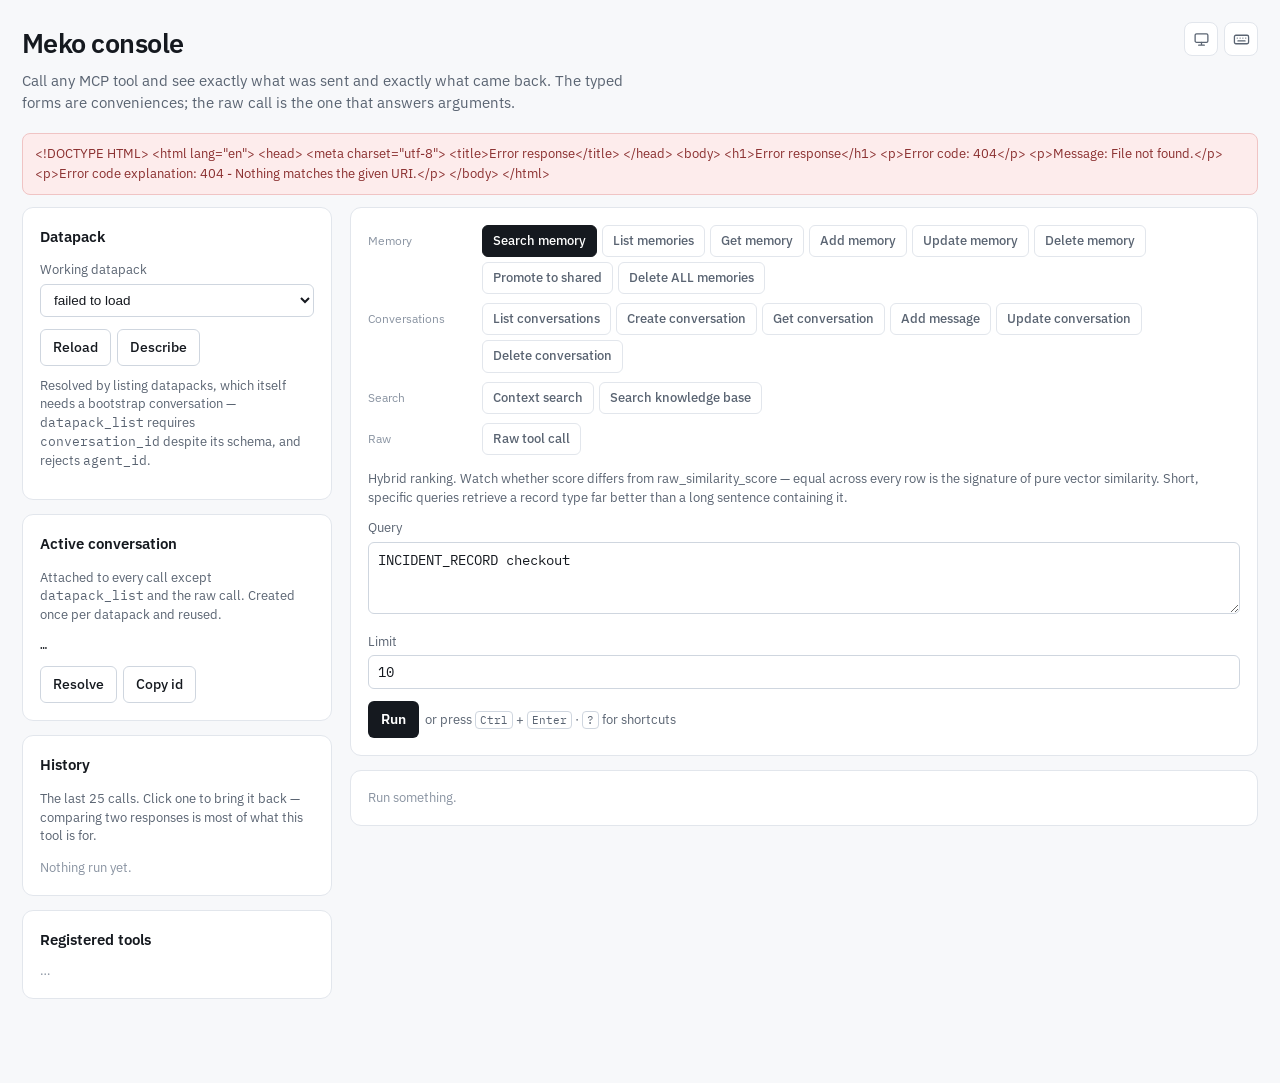
==== commit a72fda27: "[update] readme" ====
--- a/meko-console/src/main/resources/static/index.html
+++ b/meko-console/src/main/resources/static/index.html
@@ -163,6 +163,7 @@
 </head>
 <body>
 <div id="toast" class="toast" style="display:none"></div>
+<datalist id="toolNames"></datalist>
 <div class="wrap">
   <header>
     <div>
@@ -305,6 +306,15 @@
                options: [['false','mem0 (private)'], ['true','promoted (shared)']] }],
     run: v => get(`/api/meko/memory/all?datapackId=${encodeURIComponent(dp())}&promoted=${v.promoted}`)
   },
+  'memory.get': {
+    label: 'Get memory',
+    note: 'One row by id — the direct way to check a single memory exists and what it says, '
+        + 'without a search ranking deciding whether you see it. agent_id must be the writer.',
+    fields: [{ id: 'memoryId', label: 'Memory id', type: 'text', value: '' }, AS_AGENT],
+    run: v => get(`/api/meko/memory?datapackId=${encodeURIComponent(dp())}`
+                  + `&memoryId=${encodeURIComponent(v.memoryId)}`
+                  + `&asAgent=${encodeURIComponent(v.asAgent)}`)
+  },
   'memory.add': {
     label: 'Add memory',
     note: 'Stored verbatim — mem0 does not distil it. Writing as another agent is how cross-agent '
@@ -437,6 +447,22 @@
       asAgent: v.asAgent
     })
   },
+  'context.search': {
+    label: 'Context search',
+    note: 'What agents are told to call first: conversation cache, memory and knowledge base in '
+        + 'parallel, one bucket each. Floors differ from the single-source tools — on auto, memory '
+        + 'keeps rows memory_search would drop, and the KB can return nothing where '
+        + 'knowledgebase_search always returns one. Forcing "memory" reapplies the floor.',
+    fields: [{ id: 'q', label: 'Query', type: 'textarea', value: 'checkout payment timeout' },
+             { id: 'limit', label: 'Limit per source', type: 'number', value: 10 },
+             { id: 'forceSource', label: 'Sources', type: 'select',
+               options: [['auto','auto (all three)'], ['conversation','conversation only'],
+                         ['memory','memory only (floor applied)'],
+                         ['knowledge_base','knowledge base only']] },
+             AS_AGENT],
+    run: v => post('/api/meko/context/search', { datapackId: dp(), query: v.q, limit: +v.limit,
+                   forceSource: v.forceSource, asAgent: v.asAgent })
+  },
   'knowledge.search': {
     label: 'Search knowledge base',
     note: 'Uploaded documents AND promoted memories, chunked. Returns match_type, rank and '
@@ -451,9 +477,11 @@
     label: 'Raw tool call',
     note: 'Arguments are sent verbatim — nothing is added, not even conversation_id. This is how '
         + 'you find out what a tool actually accepts, which the schemas have been wrong about '
-        + 'more than once. An unknown argument is rejected, never ignored.',
-    fields: [{ id: 'tool', label: 'Tool', type: 'text', value: 'datapack_list' },
-             { id: 'args', label: 'Arguments (JSON)', type: 'textarea', value: '{\n  "conversation_id": ""\n}' }],
+        + 'more than once. An unknown argument is rejected, never ignored. Picking a tool fills '
+        + 'in its required arguments from its schema, plus conversation_id, datapack_id and '
+        + 'agent_id wherever the tool has them, using live values.',
+    fields: [{ id: 'tool', label: 'Tool', type: 'text', value: 'datapack_list', list: 'toolNames' },
+             { id: 'args', label: 'Arguments (JSON)', type: 'textarea', value: '' }],
     run: v => {
       let args;
       try { args = JSON.parse(v.args || '{}'); }
@@ -467,7 +495,7 @@
 const GROUPS = [
   ['Memory', k => k.startsWith('memory.')],
   ['Conversations', k => k.startsWith('conversation.')],
-  ['Knowledge', k => k.startsWith('knowledge.')],
+  ['Search', k => k.startsWith('context.') || k.startsWith('knowledge.')],
   ['Raw', k => k === 'raw']
 ];
 
@@ -516,6 +544,37 @@
       FORM_STATE[key][f.id] = el.value;
     });
   });
+  if (key === 'raw') {
+    $('form').insertAdjacentHTML('beforeend', '<p id="tplNote" class="note" style="margin:8px 0 0"></p>');
+    $('f-tool').addEventListener('change', () => fillTemplate());
+    $('f-args').insertAdjacentHTML('afterend', `<div class="btnrow" style="margin-top:6px">
+      <button class="mini" onclick="fillTemplate()">Reset arguments from schema</button></div>`);
+    if (!(saved.args || '').trim()) fillTemplate();
+  }
+}
+
+/* Fill the raw call's arguments from the picked tool's schema. Overwrites: arguments for the
+   previous tool are wrong for this one, and an argument it does not have is rejected. */
+async function fillTemplate() {
+  const tool = $('f-tool').value.trim();
+  if (!tool) return;
+  try {
+    const t = await get(`/api/meko/tool-template?tool=${encodeURIComponent(tool)}`
+                        + `&datapackId=${encodeURIComponent(dp())}`);
+    if (CURRENT !== 'raw') return;
+    if (t.error) { $('tplNote').textContent = `${tool}: ${t.error}`; return; }
+    const args = JSON.stringify(t.arguments, null, 2);
+    $('f-args').value = args;
+    FORM_STATE.raw = { ...(FORM_STATE.raw || {}), tool, args };
+    $('tplNote').innerHTML = `<span class="mono">${esc(t.resolvedTool)}</span>
+      &middot; schema requires ${t.required.length
+        ? t.required.map(n => `<code>${esc(n)}</code>`).join(', ') : 'nothing'}${
+      t.optional.length ? ` &middot; also accepts ${t.optional.map(n =>
+        `<code>${esc(n)}</code>`).join(', ')}` : ''}. Values in &lt;angle brackets&gt; are
+      placeholders to replace.`;
+  } catch (e) {
+    $('tplNote').textContent = 'Could not load the schema: ' + e.message;
+  }
 }
 
 function field(f, saved) {
@@ -530,7 +589,8 @@
         `<option value="${esc(v)}"${String(v) === String(value) ? ' selected' : ''}>${esc(l)}</option>`
       ).join('')}</select>`;
   return `<label for="${id}">${esc(f.label)}</label>
-          <input id="${id}" type="${f.type}" value="${esc(value)}">`;
+          <input id="${id}" type="${f.type}" value="${esc(value)}"${
+            f.list ? ` list="${f.list}" autocomplete="off"` : ''}>`;
 }
 
 async function runOp() {
@@ -633,8 +693,10 @@
   const rows = call.rows || [];
   const hybrid = rows.some(hybridOn);
 
+  const buckets = Object.entries(call.buckets || {});
   const body = VIEW === 'rows'
-    ? (rows.length ? rowsTable(rows) : '<p class="empty">No rows in this response. The raw view '
+    ? (buckets.length ? bucketTables(buckets)
+      : rows.length ? rowsTable(rows) : '<p class="empty">No rows in this response. The raw view '
         + 'shows what actually came back &mdash; an empty parse and an empty result look the same '
         + 'from here.</p>')
     : VIEW === 'text'
@@ -644,7 +706,8 @@
   $('result').innerHTML = `
     <div class="banner ${call.ok ? 'ok' : 'bad'}">
       ${call.ok ? 'OK' : 'Failed'} &middot; <span class="mono">${esc(call.resolvedTool || call.tool)}</span>
-      &middot; ${call.millis}ms &middot; ${rows.length} row(s)
+      &middot; ${call.millis}ms &middot; ${rows.length} row(s)${buckets.length
+        ? ' across ' + buckets.map(([n, r]) => `${esc(n)} ${r.length}`).join(', ') : ''}
       ${quiet ? ' &middot; <span class="note">from history</span>' : ''}
       ${call.error ? `<div style="margin-top:6px">${esc(call.error)}</div>` : ''}
     </div>
@@ -665,6 +728,16 @@
       ${VIEW === 'rows' ? orderingNote(rows) : ''}
     </div>
     ${body}`;
+}
+
+/* One table per source. A merged table would hide which source a row came from, and an empty
+   source would vanish instead of saying it found nothing. */
+function bucketTables(buckets) {
+  return buckets.map(([name, rows]) => `
+    <h3 style="font-size:13px;margin:16px 0 2px;display:flex;gap:8px;align-items:center">
+      <span class="mono">${esc(name)}</span>
+      <span class="tag${rows.length ? '' : ' warn'}">${rows.length} row(s)</span></h3>
+    ${rows.length ? rowsTable(rows) : '<p class="empty">Nothing from this source.</p>'}`).join('');
 }
 
 function rowsTable(rows) {
@@ -707,13 +780,21 @@
          <span class="mono">${esc(s.agentId)}</span> &mdash; which on conversation_get, _update and
          _delete is an <strong>ownership filter</strong>, not just trace attribution.`
       : 'Not connected. Check MEKO_API_KEY and the MCP url &mdash; no tools are registered.';
+    $('toolNames').innerHTML = s.tools.map(t => `<option value="${esc(t)}">`).join('');
     $('tools').innerHTML = s.tools.length
-      ? s.tools.map(t => `<div class="mono" style="font-size:11.5px;padding:2px 0">${esc(t)}</div>`).join('')
+      ? s.tools.map(t => `<button class="histrow mono" style="font-size:11.5px;padding:3px 6px"
+          title="Open in a raw call with its arguments filled in"
+          onclick="openRaw('${esc(t)}')">${esc(t)}</button>`).join('')
       : '<p class="empty">None.</p>';
   } catch (e) {
     $('status').className = 'banner bad';
     $('status').textContent = e.message;
   }
+}
+
+function openRaw(tool) {
+  FORM_STATE.raw = { tool, args: '' };
+  selectOp('raw');
 }
 
 async function loadDatapacks() {
